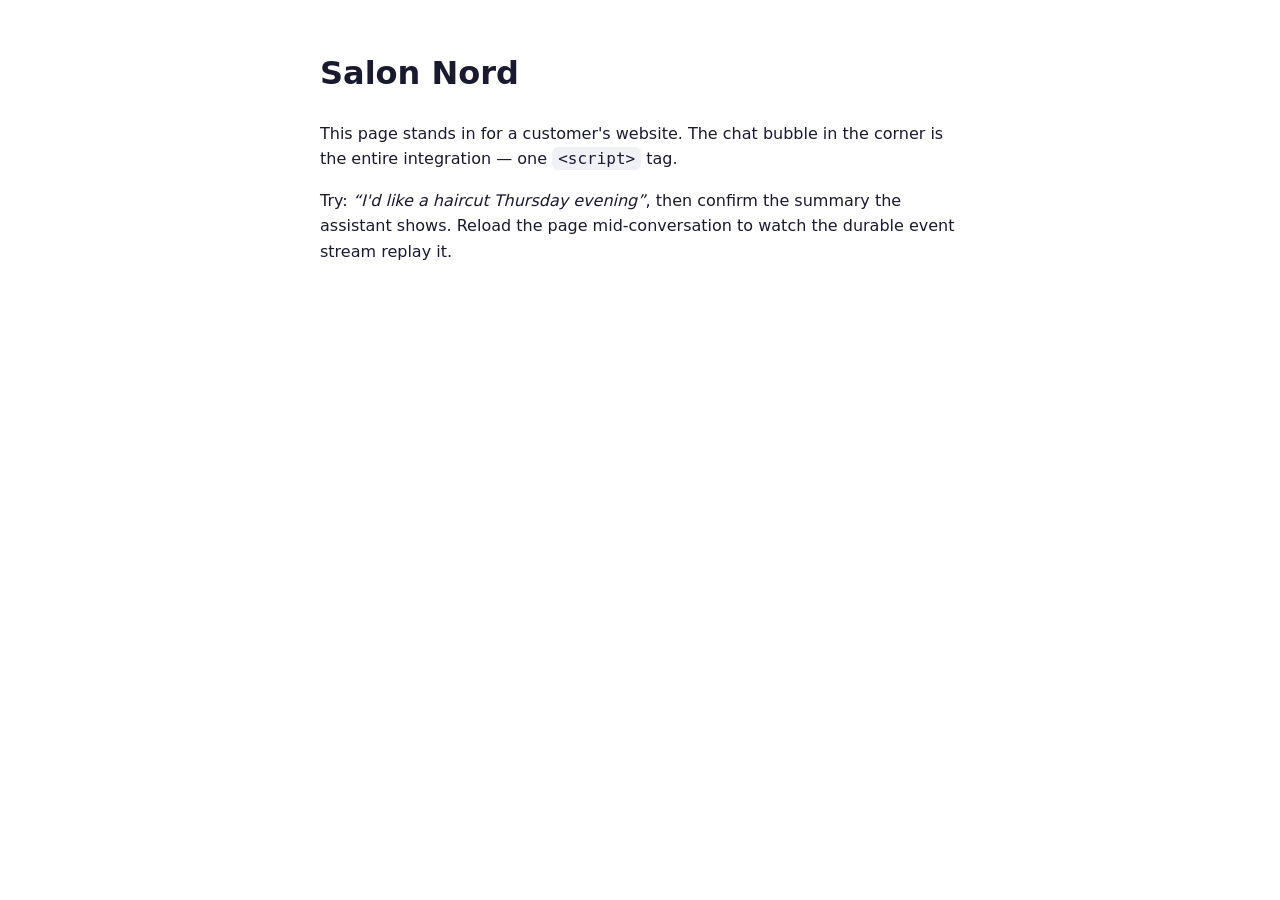
==== web/widget/demo.html @ d64e92d4 "Add Stage 2 channels: embeddable widget, durable SSE, and Telegram Front the Stage 1 conversation se" ====
<!doctype html>
<html lang="en">
<head>
  <meta charset="utf-8">
  <meta name="viewport" content="width=device-width, initial-scale=1">
  <title>Kontor widget demo</title>
  <style>
    body { font: 16px/1.6 system-ui, sans-serif; max-width: 640px; margin: 48px auto; padding: 0 20px; color: #1a1a2e; }
    code { background: #f0f1f7; padding: 2px 6px; border-radius: 6px; }
  </style>
</head>
<body>
  <h1>Salon Nord</h1>
  <p>This page stands in for a customer's website. The chat bubble in the corner
     is the entire integration &mdash; one <code>&lt;script&gt;</code> tag.</p>
  <p>Try: <em>&ldquo;I'd like a haircut Thursday evening&rdquo;</em>, then confirm the
     summary the assistant shows. Reload the page mid-conversation to watch the
     durable event stream replay it.</p>
  <script src="/widget/v1/kontor.js" defer></script>
</body>
</html>
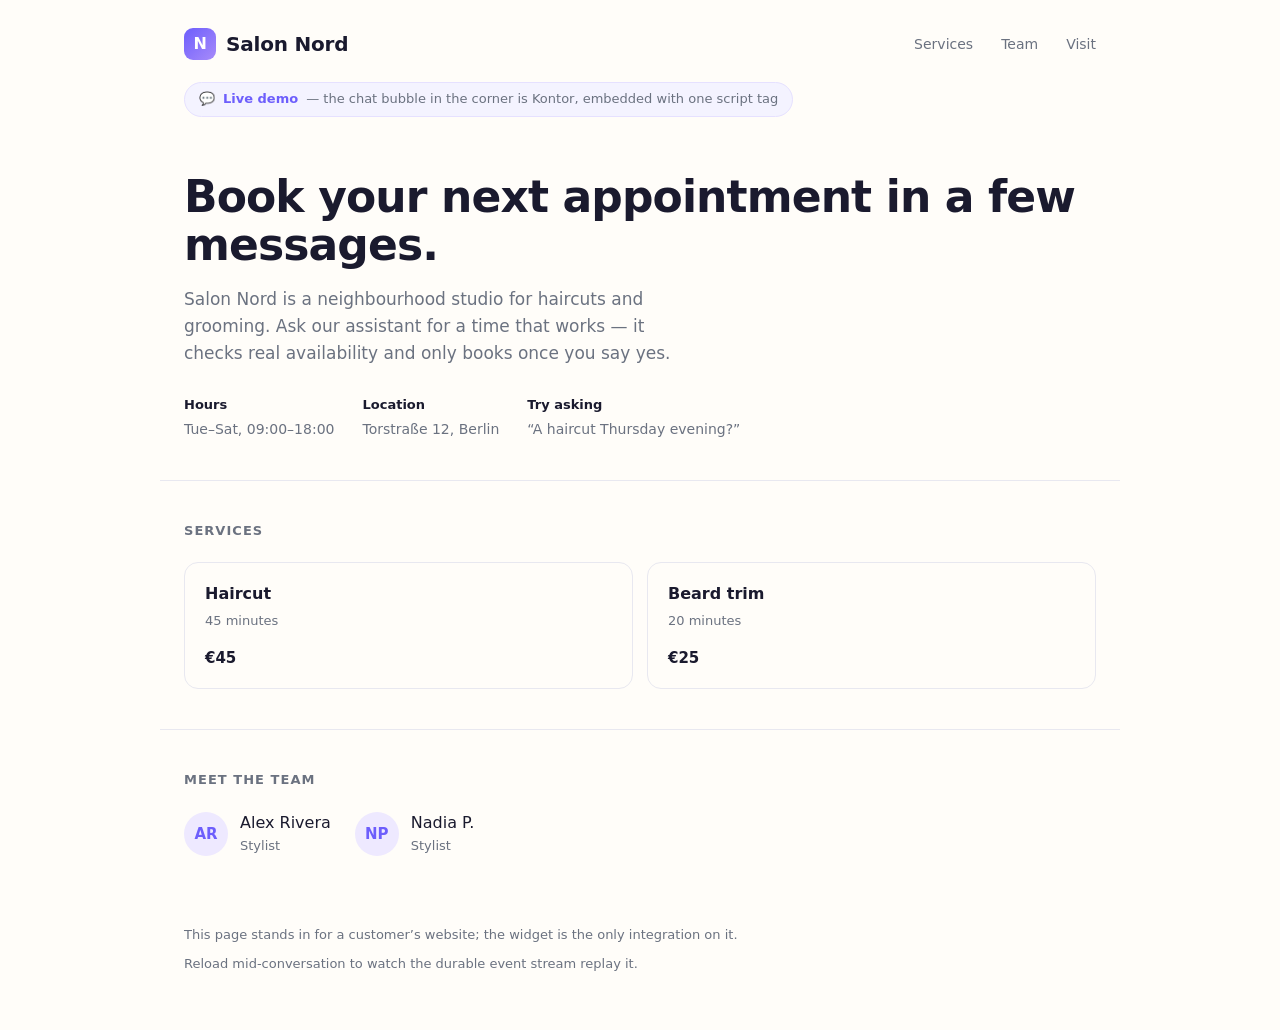
==== commit b453cb17: "feat(widget): give the demo host page a real landing page The widget demo page was a heading and two" ====
--- a/web/widget/demo.html
+++ b/web/widget/demo.html
@@ -3,19 +3,147 @@
 <head>
   <meta charset="utf-8">
   <meta name="viewport" content="width=device-width, initial-scale=1">
-  <title>Kontor widget demo</title>
+  <title>Salon Nord</title>
   <style>
-    body { font: 16px/1.6 system-ui, sans-serif; max-width: 640px; margin: 48px auto; padding: 0 20px; color: #1a1a2e; }
-    code { background: #f0f1f7; padding: 2px 6px; border-radius: 6px; }
+    :root {
+      --ink: #1a1a2e;
+      --muted: #6b7280;
+      --line: #e8e8f0;
+      --paper: #fffdf9;
+      --accent: #6d5efc;
+      --accent-ink: #fff;
+    }
+    * { box-sizing: border-box; }
+    body {
+      margin: 0;
+      font: 16px/1.6 -apple-system, BlinkMacSystemFont, "Segoe UI", system-ui, sans-serif;
+      color: var(--ink);
+      background: var(--paper);
+    }
+    a { color: inherit; }
+    header {
+      display: flex;
+      align-items: center;
+      justify-content: space-between;
+      max-width: 960px;
+      margin: 0 auto;
+      padding: 28px 24px 0;
+    }
+    .brand { display: flex; align-items: center; gap: 10px; font-weight: 700; font-size: 20px; letter-spacing: -0.01em; }
+    .brand-mark {
+      width: 32px; height: 32px; border-radius: 9px;
+      background: linear-gradient(135deg, var(--accent), #a78bfa);
+      display: flex; align-items: center; justify-content: center;
+      color: #fff; font-size: 16px;
+    }
+    nav { display: flex; gap: 28px; font-size: 14px; color: var(--muted); }
+    nav a { text-decoration: none; }
+    nav a:hover { color: var(--ink); }
+    .demo-note {
+      max-width: 960px; margin: 22px auto 0; padding: 0 24px;
+    }
+    .demo-note span {
+      display: inline-flex; align-items: center; gap: 8px;
+      font-size: 13px; color: var(--muted);
+      background: #f4f3ff; border: 1px solid #e6e1ff; border-radius: 999px;
+      padding: 6px 14px;
+    }
+    .demo-note b { color: var(--accent); font-weight: 600; }
+    .hero {
+      max-width: 960px; margin: 0 auto; padding: 56px 24px 40px;
+    }
+    .hero h1 { font-size: 44px; line-height: 1.1; margin: 0 0 16px; letter-spacing: -0.02em; }
+    .hero p { max-width: 46ch; color: var(--muted); font-size: 17px; margin: 0 0 28px; }
+    .hero-meta { display: flex; gap: 28px; flex-wrap: wrap; font-size: 14px; color: var(--muted); }
+    .hero-meta strong { color: var(--ink); display: block; font-size: 13px; margin-bottom: 2px; }
+    section { max-width: 960px; margin: 0 auto; padding: 40px 24px; border-top: 1px solid var(--line); }
+    h2 { font-size: 13px; text-transform: uppercase; letter-spacing: 0.08em; color: var(--muted); margin: 0 0 20px; }
+    .services { display: grid; grid-template-columns: repeat(auto-fit, minmax(220px, 1fr)); gap: 14px; }
+    .service {
+      border: 1px solid var(--line); border-radius: 14px; padding: 18px 20px;
+      display: flex; flex-direction: column; gap: 4px;
+    }
+    .service .name { font-weight: 600; }
+    .service .meta { color: var(--muted); font-size: 13px; }
+    .service .price { margin-top: 10px; font-size: 15px; font-weight: 600; }
+    .team { display: flex; gap: 24px; flex-wrap: wrap; }
+    .person { display: flex; align-items: center; gap: 12px; }
+    .avatar {
+      width: 44px; height: 44px; border-radius: 50%;
+      background: #eee9ff; color: var(--accent);
+      display: flex; align-items: center; justify-content: center;
+      font-weight: 700; font-size: 15px;
+    }
+    .person .role { color: var(--muted); font-size: 13px; }
+    footer {
+      max-width: 960px; margin: 0 auto; padding: 28px 24px 56px;
+      color: var(--muted); font-size: 13px;
+      display: flex; justify-content: space-between; flex-wrap: wrap; gap: 8px;
+    }
+    code { background: #f0f1f7; padding: 2px 6px; border-radius: 6px; font-size: 12px; }
   </style>
 </head>
 <body>
-  <h1>Salon Nord</h1>
-  <p>This page stands in for a customer's website. The chat bubble in the corner
-     is the entire integration &mdash; one <code>&lt;script&gt;</code> tag.</p>
-  <p>Try: <em>&ldquo;I'd like a haircut Thursday evening&rdquo;</em>, then confirm the
-     summary the assistant shows. Reload the page mid-conversation to watch the
-     durable event stream replay it.</p>
+  <header>
+    <div class="brand"><span class="brand-mark">N</span> Salon Nord</div>
+    <nav>
+      <a href="#services">Services</a>
+      <a href="#team">Team</a>
+      <a href="#visit">Visit</a>
+    </nav>
+  </header>
+
+  <div class="demo-note">
+    <span>💬 <b>Live demo</b> &mdash; the chat bubble in the corner is Kontor, embedded with one script tag</span>
+  </div>
+
+  <div class="hero">
+    <h1>Book your next appointment in a few messages.</h1>
+    <p>Salon Nord is a neighbourhood studio for haircuts and grooming. Ask our
+       assistant for a time that works &mdash; it checks real availability and
+       only books once you say yes.</p>
+    <div class="hero-meta">
+      <div><strong>Hours</strong>Tue&ndash;Sat, 09:00&ndash;18:00</div>
+      <div><strong>Location</strong>Torstra&szlig;e 12, Berlin</div>
+      <div><strong>Try asking</strong>&ldquo;A haircut Thursday evening?&rdquo;</div>
+    </div>
+  </div>
+
+  <section id="services">
+    <h2>Services</h2>
+    <div class="services">
+      <div class="service">
+        <div class="name">Haircut</div>
+        <div class="meta">45 minutes</div>
+        <div class="price">&euro;45</div>
+      </div>
+      <div class="service">
+        <div class="name">Beard trim</div>
+        <div class="meta">20 minutes</div>
+        <div class="price">&euro;25</div>
+      </div>
+    </div>
+  </section>
+
+  <section id="team">
+    <h2>Meet the team</h2>
+    <div class="team">
+      <div class="person">
+        <div class="avatar">AR</div>
+        <div><div class="name">Alex Rivera</div><div class="role">Stylist</div></div>
+      </div>
+      <div class="person">
+        <div class="avatar">NP</div>
+        <div><div class="name">Nadia P.</div><div class="role">Stylist</div></div>
+      </div>
+    </div>
+  </section>
+
+  <footer id="visit">
+    <span>This page stands in for a customer&rsquo;s website; the widget is the only integration on it.</span>
+    <span>Reload mid-conversation to watch the durable event stream replay it.</span>
+  </footer>
+
   <script src="/widget/v1/kontor.js" defer></script>
 </body>
 </html>
